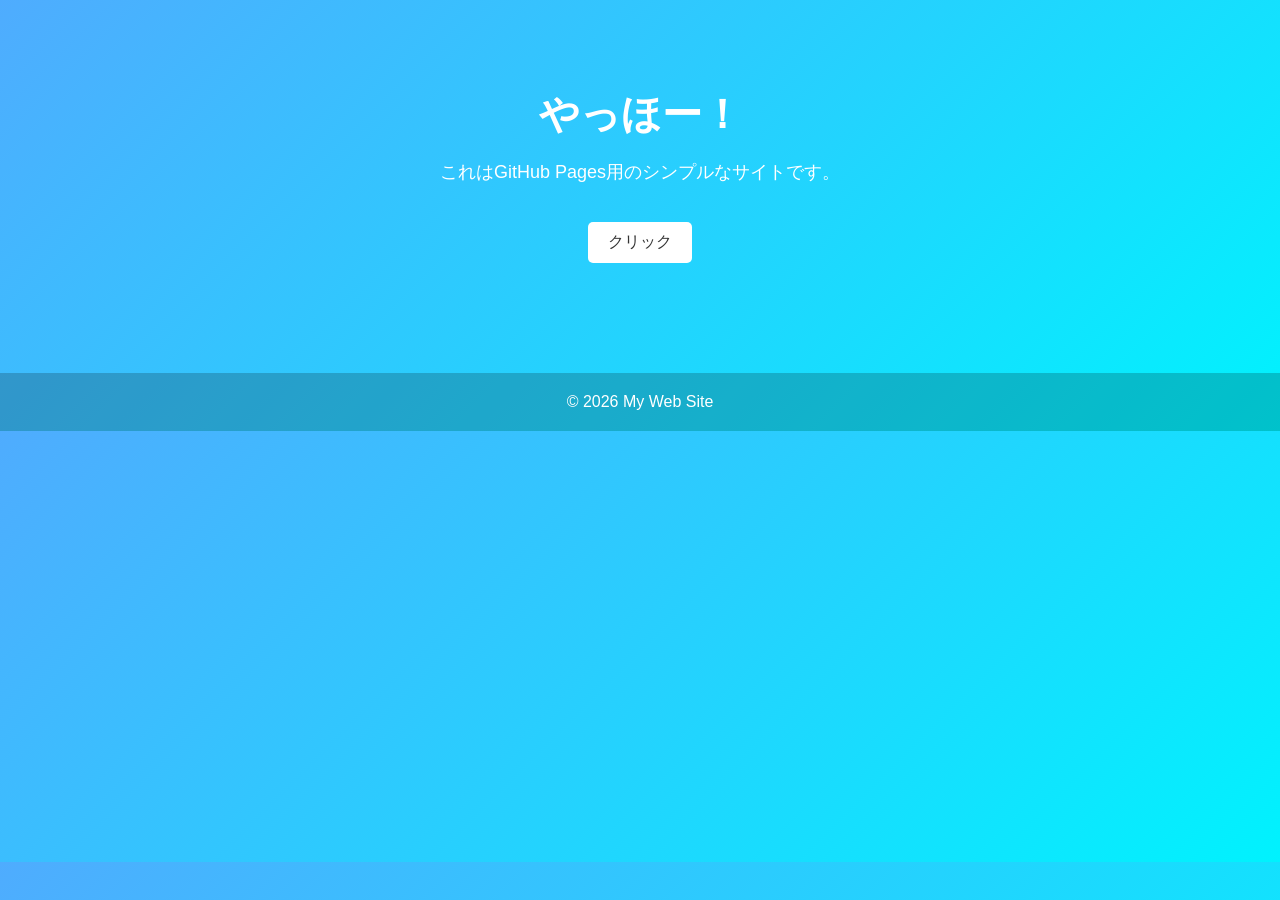
==== index.html @ 0e5b326c "Merge pull request #11 from jiatantailang-del/serena Serena" ====
<!DOCTYPE html>
<html lang="ja">
<head>
    <meta charset="UTF-8">
    <title>My Web Site</title>
    <meta name="viewport" content="width=device-width, initial-scale=1.0">
    <style>
        body {
            margin: 0;
            font-family: Arial, sans-serif;
            background: linear-gradient(135deg, #4facfe, #00f2fe);
            color: white;
            text-align: center;
        }
        header {
            padding: 60px 20px;
        }
        h1 {
            font-size: 40px;
            margin-bottom: 10px;
        }
        p {
            font-size: 18px;
        }
        button {
            margin-top: 20px;
            padding: 10px 20px;
            font-size: 16px;
            border: none;
            border-radius: 5px;
            cursor: pointer;
            background-color: white;
            color: #333;
        }
        button:hover {
            opacity: 0.8;
        }
        footer {
            margin-top: 50px;
            padding: 20px;
            background-color: rgba(0,0,0,0.2);
        }
    </style>
</head>
<body>

<header>
    <h1>やっほー！</h1>
    <p>これはGitHub Pages用のシンプルなサイトです。</p>
    <button onclick="alert('見に来てくれてありがとう！')">
        クリック
    </button>
</header>

<footer>
    © 2026 My Web Site
</footer>

</body>
</html>
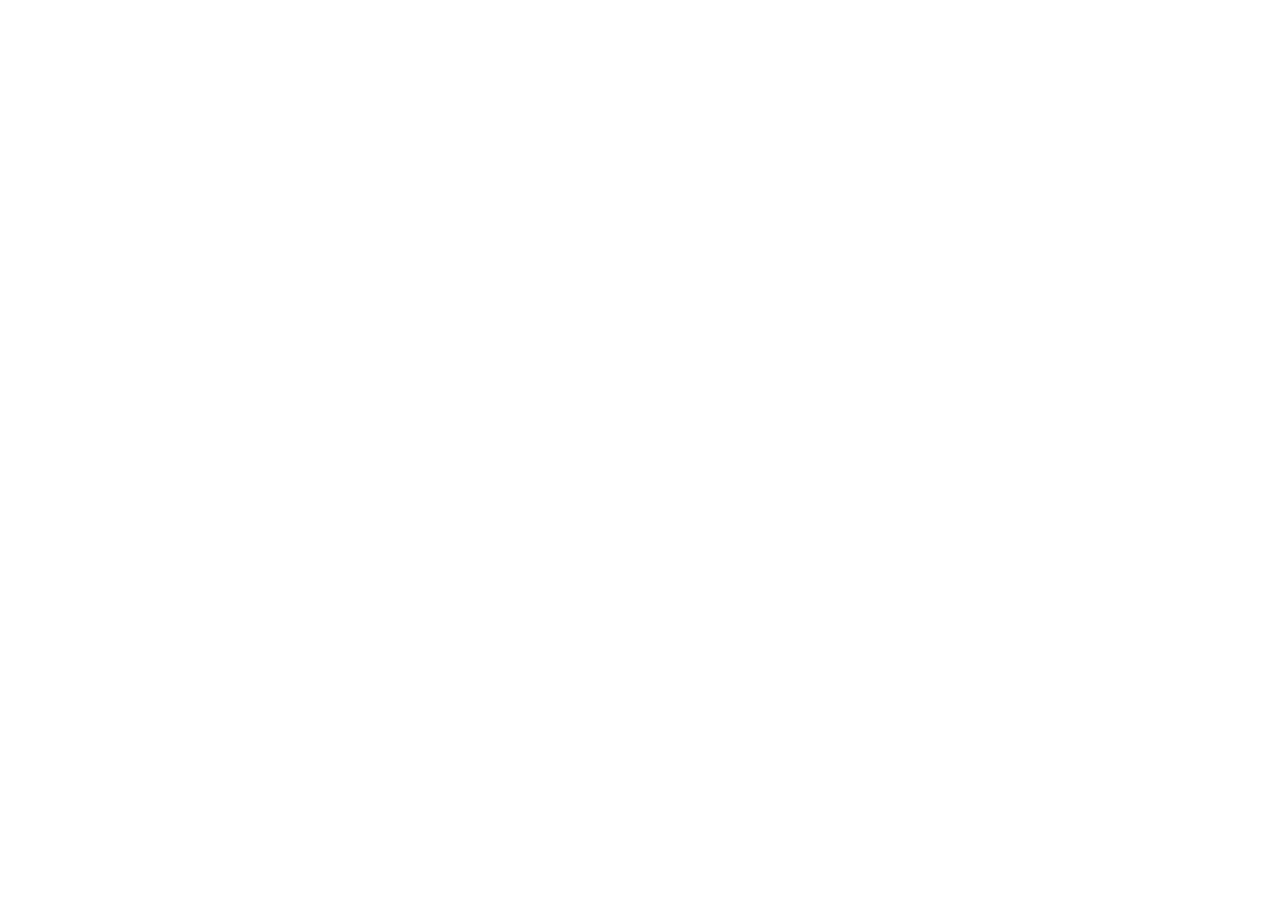
==== commit ddf7fa1a: "add AppSrc" ====
--- a/index.html
+++ b/index.html
@@ -1,60 +1,15 @@
-<!DOCTYPE html>
-<html lang="ja">
-<head>
-    <meta charset="UTF-8">
-    <title>My Web Site</title>
-    <meta name="viewport" content="width=device-width, initial-scale=1.0">
-    <style>
-        body {
-            margin: 0;
-            font-family: Arial, sans-serif;
-            background: linear-gradient(135deg, #4facfe, #00f2fe);
-            color: white;
-            text-align: center;
-        }
-        header {
-            padding: 60px 20px;
-        }
-        h1 {
-            font-size: 40px;
-            margin-bottom: 10px;
-        }
-        p {
-            font-size: 18px;
-        }
-        button {
-            margin-top: 20px;
-            padding: 10px 20px;
-            font-size: 16px;
-            border: none;
-            border-radius: 5px;
-            cursor: pointer;
-            background-color: white;
-            color: #333;
-        }
-        button:hover {
-            opacity: 0.8;
-        }
-        footer {
-            margin-top: 50px;
-            padding: 20px;
-            background-color: rgba(0,0,0,0.2);
-        }
-    </style>
-</head>
-<body>
 
-<header>
-    <h1>やっほー！</h1>
-    <p>これはGitHub Pages用のシンプルなサイトです。</p>
-    <button onclick="alert('見に来てくれてありがとう！')">
-        クリック
-    </button>
-</header>
+  <!DOCTYPE html>
+  <html lang="en">
+    <head>
+      <meta charset="UTF-8" />
+      <meta name="viewport" content="width=device-width, initial-scale=1.0" />
+      <title>服装提案アプリ</title>
+    </head>
 
-<footer>
-    © 2026 My Web Site
-</footer>
-
-</body>
-</html>+    <body>
+      <div id="root"></div>
+      <script type="module" src="/src/main.tsx"></script>
+    </body>
+  </html>
+  
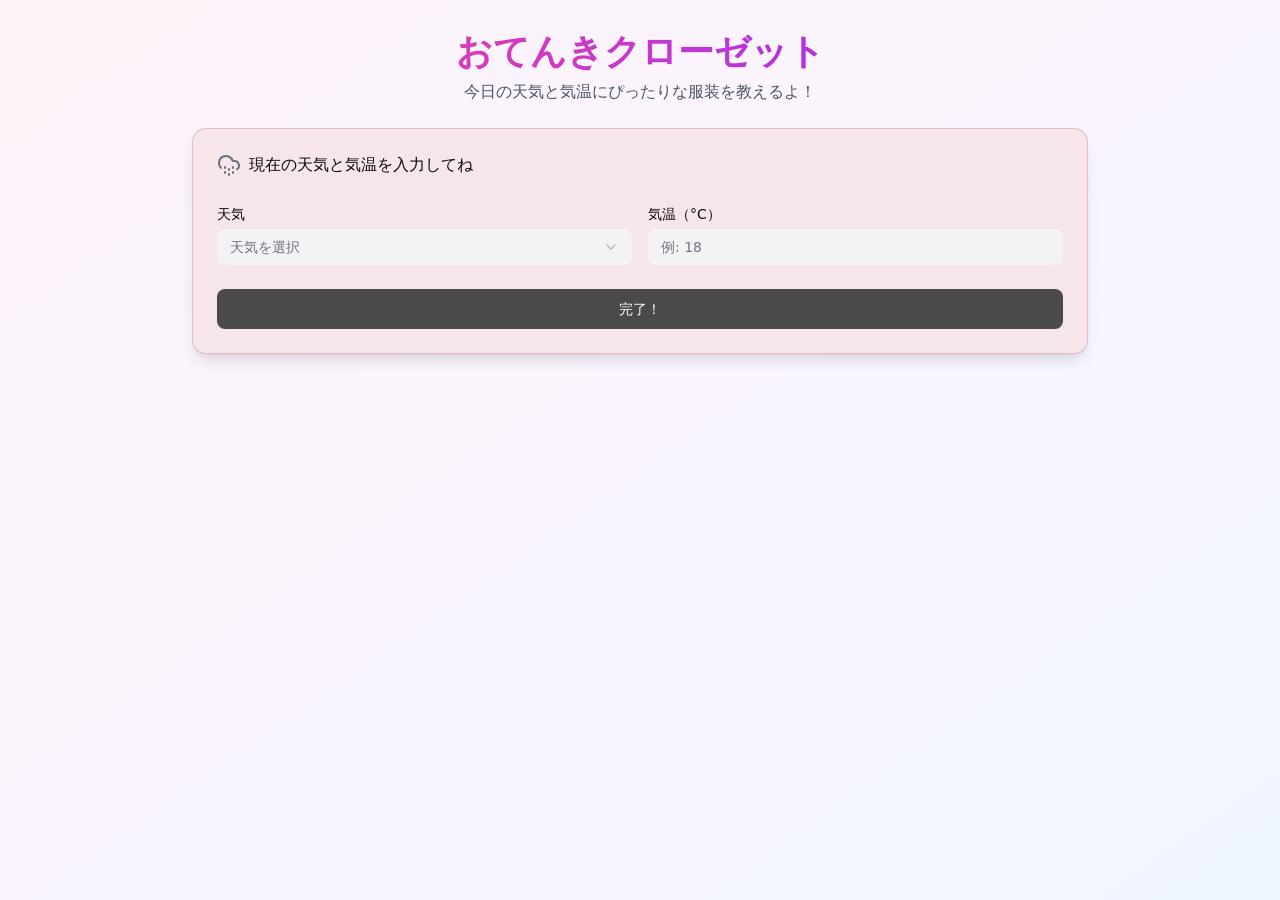
==== commit 9ef638bd: "Updates" ====
--- a/index.html
+++ b/index.html
@@ -1,15 +1,17 @@
-
-  <!DOCTYPE html>
-  <html lang="en">
-    <head>
-      <meta charset="UTF-8" />
-      <meta name="viewport" content="width=device-width, initial-scale=1.0" />
-      <title>服装提案アプリ</title>
-    </head>
-
-    <body>
-      <div id="root"></div>
-      <script type="module" src="/src/main.tsx"></script>
-    </body>
-  </html>
+
+  <!DOCTYPE html>
+  <html lang="en">
+    <head>
+      <meta charset="UTF-8" />
+      <meta name="viewport" content="width=device-width, initial-scale=1.0" />
+      <title>おてんきクローゼット</title>
+      <script type="module" crossorigin src="/assets/index-tcmQ6AIX.js"></script>
+      <link rel="stylesheet" crossorigin href="/assets/index-CpcJiX0P.css">
+    </head>
+
+    <body>
+      <div id="root"></div>+
+    </body>
+  </html>
   
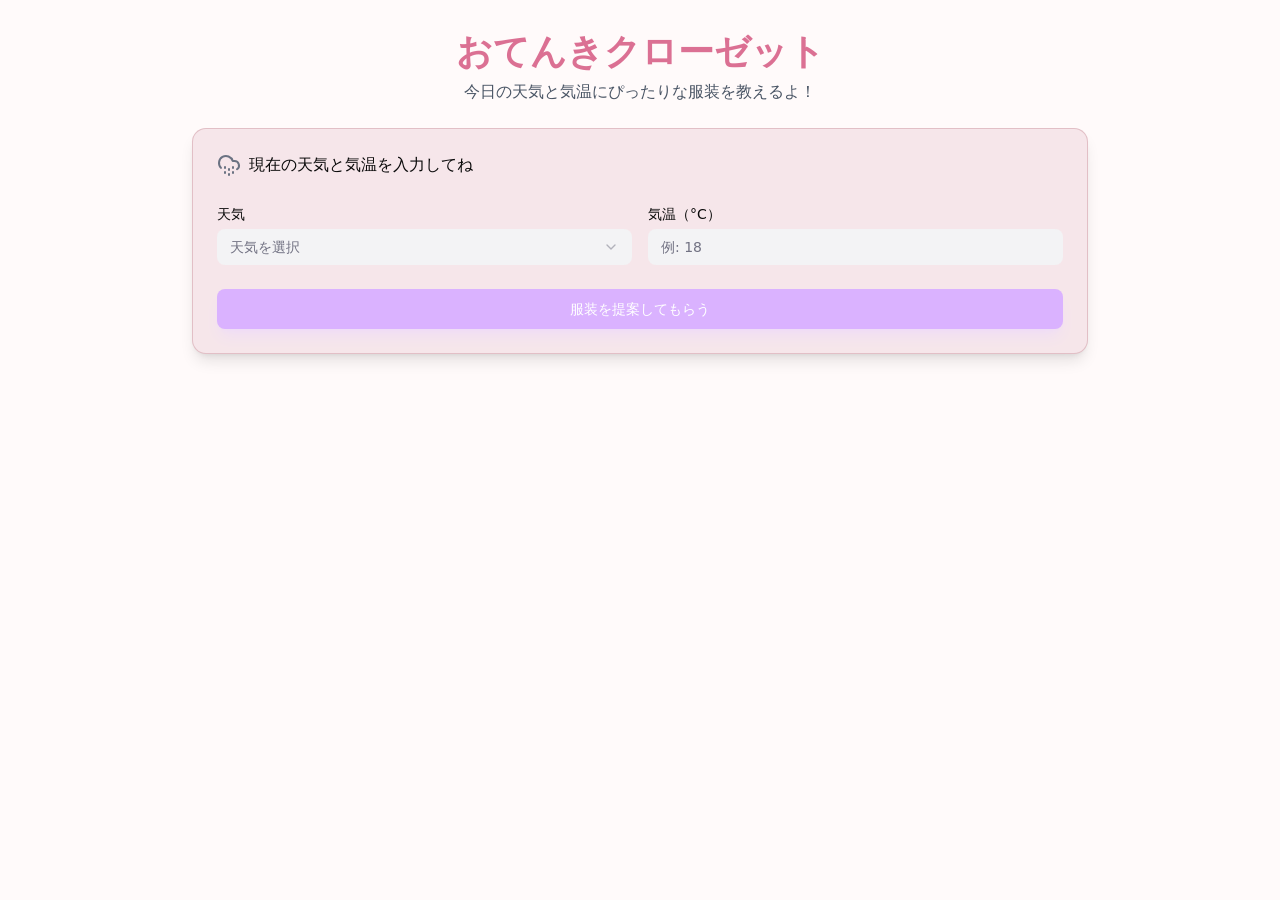
==== commit cab9a58b: "Updates" ====
--- a/index.html
+++ b/index.html
@@ -5,8 +5,8 @@
       <meta charset="UTF-8" />
       <meta name="viewport" content="width=device-width, initial-scale=1.0" />
       <title>おてんきクローゼット</title>
-      <script type="module" crossorigin src="/assets/index-tcmQ6AIX.js"></script>
-      <link rel="stylesheet" crossorigin href="/assets/index-CpcJiX0P.css">
+      <script type="module" crossorigin src="/assets/index-C7fXkiI_.js"></script>
+      <link rel="stylesheet" crossorigin href="/assets/index-BR_Jnq72.css">
     </head>
 
     <body>
